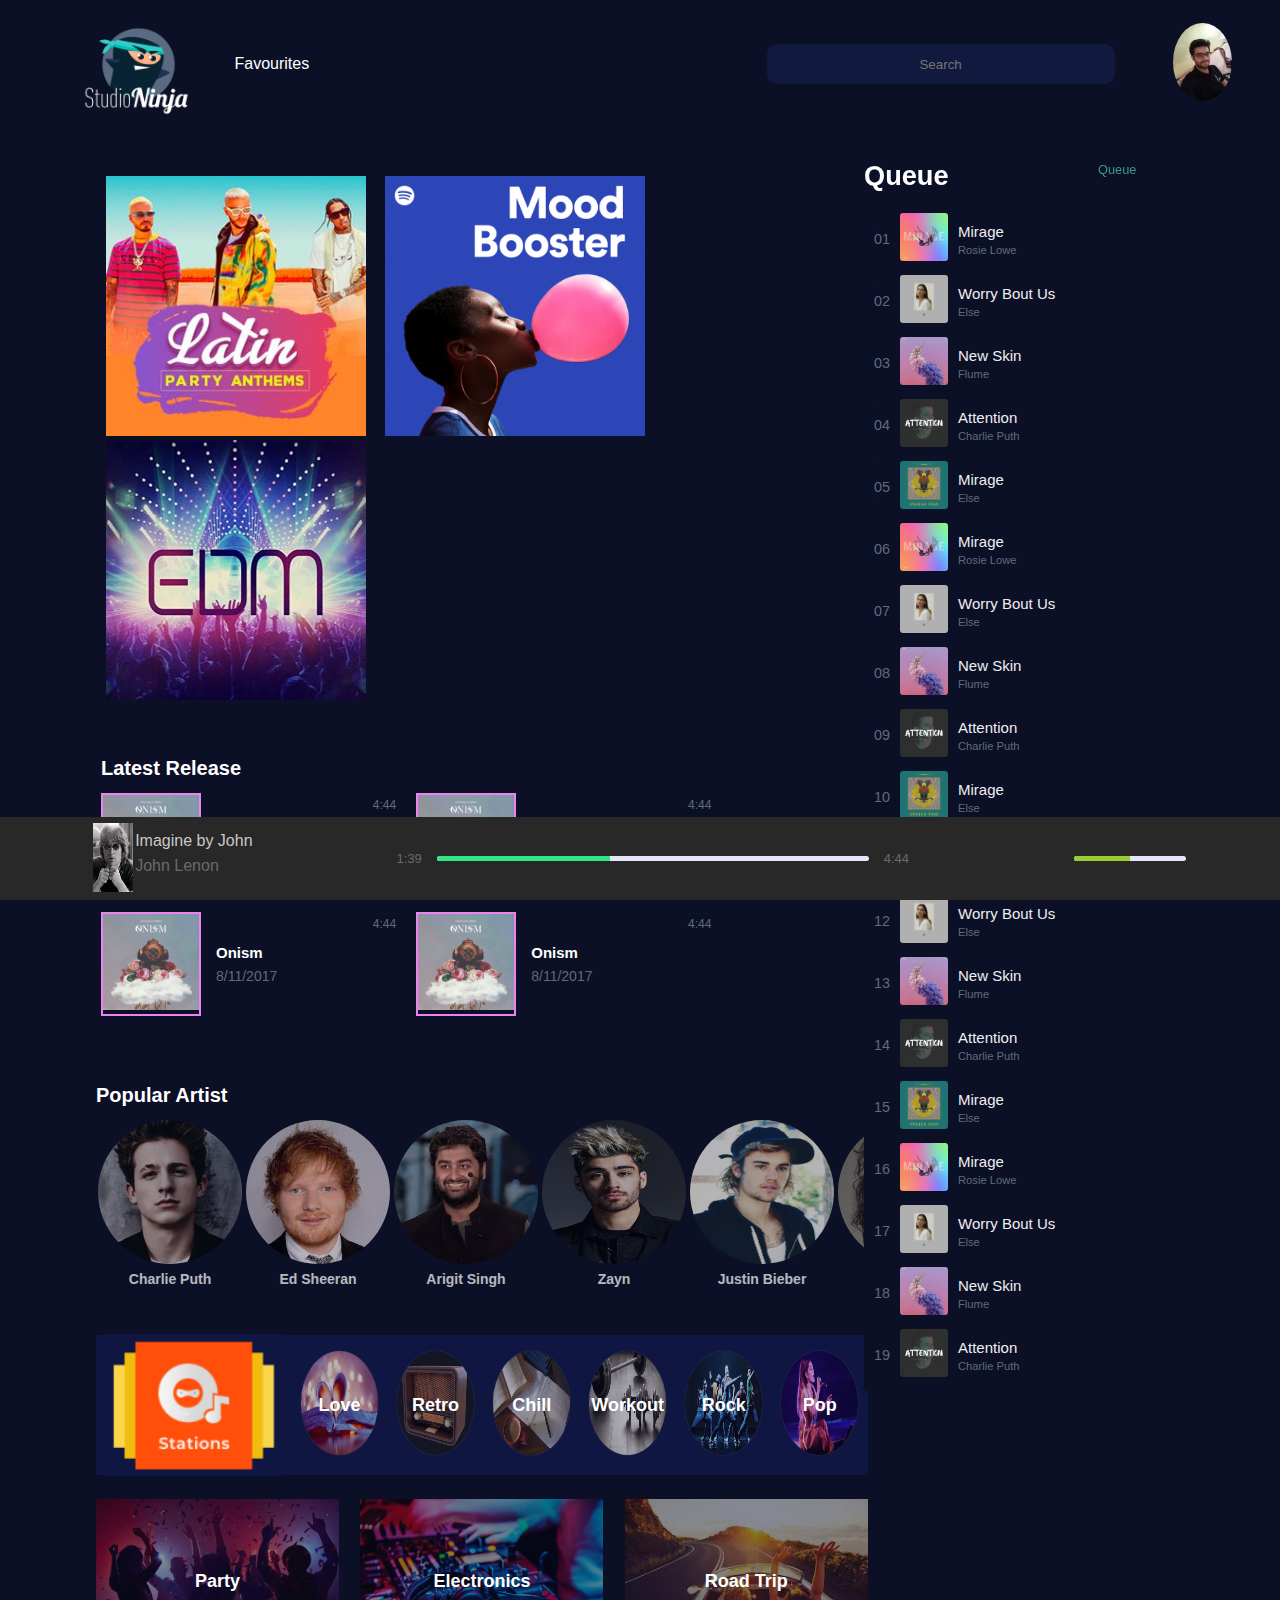
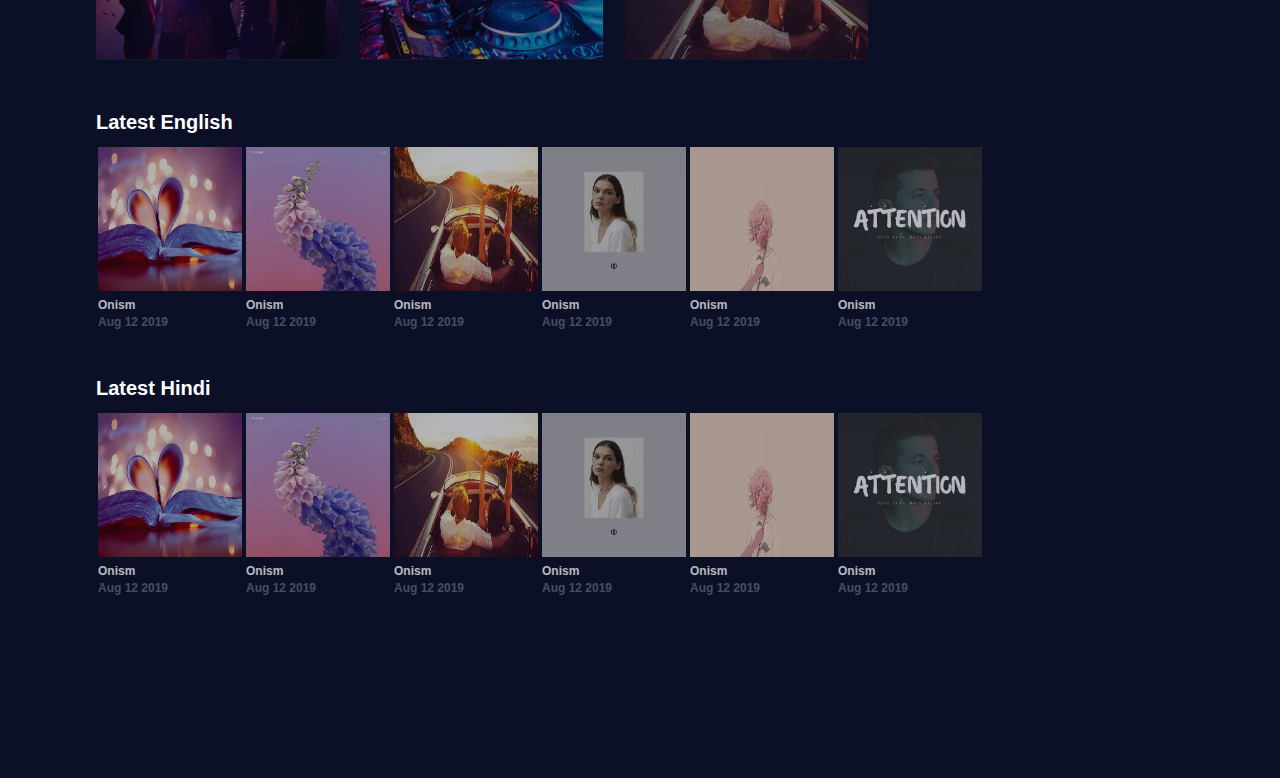
==== index.html @ e9ad5a19 "add files" ====
<!DOCTYPE html>
<html lang="en">

<head>
    <meta charset="UTF-8">
    <meta http-equiv="X-UA-Compatible" content="IE=edge">
    <meta name="viewport" content="width=device-width, initial-scale=1.0">
    <link rel="stylesheet" href="main.css">
    <link rel="stylesheet" href="https://use.fontawesome.com/releases/v5.5.0/css/all.css"
        integrity="sha384-B4dIYHKNBt8Bc12p+WXckhzcICo0wtJAoU8YZTY5qE0Id1GSseTk6S+L3BlXeVIU" crossorigin="anonymous">
    <title>Music Roczs</title>
</head>

<body>
    <header class="navbar">
        <div class="left-header">
            <div class="music_player_logo"><a href="#"><img src="images/SN_003-removebg.png" alt="logo"></a></div>
            <div class="favourites"><a href="#">Favourites</a></div>
        </div>
        <div class="right-header">
            <div class="search-bar">
                <input type="text" name="search" placeholder="Search" />
                <i class="fa fa-search search-ico"></i>
                <i class="fa fa-microphone microphone-ico"></i>
            </div>
            <div class="notifications">
                <i class="fas fa-bell"></i>
            </div>
            <div class="profile"><img src="images/profile_image.jpg" alt=""></div>
        </div>
    </header>
    <div class="main-container">
        <div class="sub-container">
            <div class="banner">
                <div class="banner_img"><a href=""><img src="images/new_banner1.jpg" alt=""></a></div>
                <div class="banner_img"><a href=""><img src="images/new_banner2.jpg" alt=""></a></div>
                <div class="banner_img"><a href=""><img src="images/new_banner3.jpg" alt=""></a></div>
            </div>
            <div class="latest_release">
                <div class="latest_release-header">
                    <span>Latest Release</span>
                </div>
                <div class="latest_release_main_container">

                    <div class="latest_release_card_container">
                        <div class="latest_release_imganddesc_div">
                            <div class="latest_release_card_img"><img src="images/onism.jpg" alt=""></div>
                            <div class="latest_release_card_description">
                                <div class="latest_release_song_name"><span>Onism</span></div>
                                <div class="latest_release_date"><span>8/11/2017</span></div>
                            </div>
                        </div>
                        <div class="latest_release_icondate">
                            <div class="latest_release_dots_icon"><i class="fas fa-ellipsis-h"></i></div>
                            <div class="latest_release_time"><span>4:44</span></div>
                        </div>
                        <div class="latest_release_popup">
                            <div class="latest_release_popup_container"
                                style="display:flex;margin:5px;padding: 5px;background-color: transparent;align-items:center;">
                                <div class="latest_release_popup_icon"
                                    style="background-color: transparent;margin-top: 7px;margin-left: 15px;"><i
                                        class="fas fa-play" style="background-color: transparent;"></i></div>
                                <div class="latest_release_popup_anchor"><a href="#">Play Now</a></div>
                            </div>
                            <div class="latest_release_popup_container"
                                style="display:flex;margin:5px;padding: 5px;background-color: transparent;align-items:center;">
                                <div class="latest_release_popup_icon"
                                    style="background-color: transparent;margin-top: 7px;margin-left: 15px;"><i
                                        class="fas fa-plus" style="background-color: transparent;"></i></div>
                                <div class="latest_release_popup_anchor"><a href="#">Add to queue</a></div>
                            </div>
                            <div class="latest_release_popup_container"
                                style="display:flex;margin:5px;padding: 5px;background-color: transparent;align-items:center;">
                                <div class="latest_release_popup_icon"
                                    style="background-color: transparent;margin-top: 7px;margin-left: 15px;"><i
                                        class="fab fa-gratipay" style="background-color: transparent;"></i></div>
                                <div class="latest_release_popup_anchor"><a href="#">Add to Favourites</a></div>
                            </div>
                            <div class="latest_release_popup_container"
                                style="display:flex;margin:5px;padding: 5px;background-color: transparent;align-items:center;">
                                <div class="latest_release_popup_icon"
                                    style="background-color: transparent;margin-top: 7px;margin-left: 15px;"><i
                                        class="fas fa-info-circle" style="background-color: transparent;"></i></div>
                                <div class="latest_release_popup_anchor"><a href="#"">Get Info</a></div>
                            </div>
                        </div>
                    </div>
                    <div class=" latest_release_card_container">
                                        <div class="latest_release_imganddesc_div">
                                            <div class="latest_release_card_img"><img src="images/onism.jpg" alt=""></div>
                                            <div class="latest_release_card_description">
                                                <div class="latest_release_song_name"><span>Onism</span></div>
                                                <div class="latest_release_date"><span>8/11/2017</span></div>
                                            </div>
                                        </div>
                                        <div class="latest_release_icondate">
                                            <div class="latest_release_dots_icon"><i class="fas fa-ellipsis-h"></i>
                                            </div>
                                            <div class="latest_release_time"><span>4:44</span></div>
                                        </div>
                                        <div class="latest_release_popup">
                                            <div class="latest_release_popup_container"
                                                style="display:flex;margin:5px;padding: 5px;background-color: transparent;align-items:center;">
                                                <div class="latest_release_popup_icon"
                                                    style="background-color: transparent;margin-top: 7px;margin-left: 15px;">
                                                    <i class="fas fa-play" style="background-color: transparent;"></i>
                                                </div>
                                                <div class="latest_release_popup_anchor"><a href="#">Play Now</a></div>
                                            </div>
                                            <div class="latest_release_popup_container"
                                                style="display:flex;margin:5px;padding: 5px;background-color: transparent;align-items:center;">
                                                <div class="latest_release_popup_icon"
                                                    style="background-color: transparent;margin-top: 7px;margin-left: 15px;">
                                                    <i class="fas fa-plus" style="background-color: transparent;"></i>
                                                </div>
                                                <div class="latest_release_popup_anchor"><a href="#">Add to queue</a>
                                                </div>
                                            </div>
                                            <div class="latest_release_popup_container"
                                                style="display:flex;margin:5px;padding: 5px;background-color: transparent;align-items:center;">
                                                <div class="latest_release_popup_icon"
                                                    style="background-color: transparent;margin-top: 7px;margin-left: 15px;">
                                                    <i class="fab fa-gratipay"
                                                        style="background-color: transparent;"></i>
                                                </div>
                                                <div class="latest_release_popup_anchor"><a href="#">Add to
                                                        Favourites</a></div>
                                            </div>
                                            <div class="latest_release_popup_container"
                                                style="display:flex;margin:5px;padding: 5px;background-color: transparent;align-items:center;">
                                                <div class="latest_release_popup_icon"
                                                    style="background-color: transparent;margin-top: 7px;margin-left: 15px;">
                                                    <i class="fas fa-info-circle"
                                                        style="background-color: transparent;"></i>
                                                </div>
                                                <div class="latest_release_popup_anchor"><a href="#"">Get Info</a></div>
                                            </div>
                                        </div>
                                </div>
                                <div class=" latest_release_card_container">
                                    <div class="latest_release_imganddesc_div">
                                        <div class="latest_release_card_img"><img src="images/onism.jpg" alt=""></div>
                                            <div class="latest_release_card_description">
                                                <div class="latest_release_song_name"><span>Onism</span></div>
                                                    <div class="latest_release_date"><span>8/11/2017</span></div>
                                            </div>
                                    </div>
                                    <div class="latest_release_icondate">
                                         <div class="latest_release_dots_icon"><i class="fas fa-ellipsis-h"></i></div>
                                         <div class="latest_release_time"><span>4:44</span></div>
                                    </div>
                                    <div class="latest_release_popup">
                                        <div class="latest_release_popup_container"
                                             style="display:flex;margin:5px;padding: 5px;background-color: transparent;align-items:center;">
                                            <div class="latest_release_popup_icon"
                                                 style="background-color: transparent;margin-top: 7px;margin-left: 15px;">
                                                <i class="fas fa-play" style="background-color: transparent;"></i>
                                            </div>
                                            <div class="latest_release_popup_anchor"><a href="#">Play Now</a></div>
                                        </div>
                                        <div class="latest_release_popup_container"
                                             style="display:flex;margin:5px;padding: 5px;background-color: transparent;align-items:center;">
                                                <div class="latest_release_popup_icon"
                                                                    style="background-color: transparent;margin-top: 7px;margin-left: 15px;">
                                                                    <i class="fas fa-plus"
                                                                        style="background-color: transparent;"></i>
                                                                </div>
                                                                <div class="latest_release_popup_anchor"><a href="#">Add
                                                                        to queue</a></div>
                                                            </div>
                                                            <div class="latest_release_popup_container"
                                                                style="display:flex;margin:5px;padding: 5px;background-color: transparent;align-items:center;">
                                                                <div class="latest_release_popup_icon"
                                                                    style="background-color: transparent;margin-top: 7px;margin-left: 15px;">
                                                                    <i class="fab fa-gratipay"
                                                                        style="background-color: transparent;"></i>
                                                                </div>
                                                                <div class="latest_release_popup_anchor"><a href="#">Add
                                                                        to Favourites</a></div>
                                                            </div>
                                                            <div class="latest_release_popup_container"
                                                                style="display:flex;margin:5px;padding: 5px;background-color: transparent;align-items:center;">
                                                                <div class="latest_release_popup_icon"
                                                                    style="background-color: transparent;margin-top: 7px;margin-left: 15px;">
                                                                    <i class="fas fa-info-circle"
                                                                        style="background-color: transparent;"></i>
                                                                </div>
                                                                <div class="latest_release_popup_anchor"><a href="#"">Get Info</a></div>
                                        </div>
                                    </div>
                                </div>
                                <div class=" latest_release_card_container">
                                                                        <div class="latest_release_imganddesc_div">
                                                                            <div class="latest_release_card_img"><img
                                                                                    src="images/onism.jpg" alt=""></div>
                                                                            <div
                                                                                class="latest_release_card_description">
                                                                                <div class="latest_release_song_name">
                                                                                    <span>Onism</span>
                                                                                </div>
                                                                                <div class="latest_release_date">
                                                                                    <span>8/11/2017</span>
                                                                                </div>
                                                                            </div>
                                                                        </div>
                                                                        <div class="latest_release_icondate">
                                                                            <div class="latest_release_dots_icon"><i
                                                                                    class="fas fa-ellipsis-h"></i></div>
                                                                            <div class="latest_release_time">
                                                                                <span>4:44</span>
                                                                            </div>
                                                                        </div>
                                                                        <div class="latest_release_popup">
                                                                            <div class="latest_release_popup_container"
                                                                                style="display:flex;margin:5px;padding: 5px;background-color: transparent;align-items:center;">
                                                                                <div class="latest_release_popup_icon"
                                                                                    style="background-color: transparent;margin-top: 7px;margin-left: 15px;">
                                                                                    <i class="fas fa-play"
                                                                                        style="background-color: transparent;"></i>
                                                                                </div>
                                                                                <div
                                                                                    class="latest_release_popup_anchor">
                                                                                    <a href="#">Play Now</a>
                                                                                </div>
                                                                            </div>
                                                                            <div class="latest_release_popup_container"
                                                                                style="display:flex;margin:5px;padding: 5px;background-color: transparent;align-items:center;">
                                                                                <div class="latest_release_popup_icon"
                                                                                    style="background-color: transparent;margin-top: 7px;margin-left: 15px;">
                                                                                    <i class="fas fa-plus"
                                                                                        style="background-color: transparent;"></i>
                                                                                </div>
                                                                                <div
                                                                                    class="latest_release_popup_anchor">
                                                                                    <a href="#">Add to queue</a>
                                                                                </div>
                                                                            </div>
                                                                            <div class="latest_release_popup_container"
                                                                                style="display:flex;margin:5px;padding: 5px;background-color: transparent;align-items:center;">
                                                                                <div class="latest_release_popup_icon"
                                                                                    style="background-color: transparent;margin-top: 7px;margin-left: 15px;">
                                                                                    <i class="fab fa-gratipay"
                                                                                        style="background-color: transparent;"></i>
                                                                                </div>
                                                                                <div
                                                                                    class="latest_release_popup_anchor">
                                                                                    <a href="#">Add to Favourites</a>
                                                                                </div>
                                                                            </div>
                                                                            <div class="latest_release_popup_container"
                                                                                style="display:flex;margin:5px;padding: 5px;background-color: transparent;align-items:center;">
                                                                                <div class="latest_release_popup_icon"
                                                                                    style="background-color: transparent;margin-top: 7px;margin-left: 15px;">
                                                                                    <i class="fas fa-info-circle"
                                                                                        style="background-color: transparent;"></i>
                                                                                </div>
                                                                                <div
                                                                                    class="latest_release_popup_anchor">
                                                                                    <a href="#"">Get Info</a></div>
                                        </div>
                                    </div>
                                </div>


                            </div>

                        </div>
                        <div class="popular_artists">
                                                                                        <div
                                                                                            class="latest_release-header">
                                                                                            <span>Popular Artist</span>
                                                                                        </div>
                                                                                        <div
                                                                                            class="popular_artist_main_container">

                                                                                            <div
                                                                                                class="popular_artist_card">
                                                                                                <div class="popular_artist_card_img">
                                                                                                    <img src="images/charlieputh2.jpg"
                                                                                                        alt="">
                                                                                                    <div class="centered_playicon"><a href="artistpage.html"><i class="fas fa-play"></i></a></div>
                                                                                                </div>
                                                                                                <div
                                                                                                    class="popular_artist_card_artist_name">
                                                                                                    <span>Charlie
                                                                                                        Puth</span>
                                                                                                </div>
                                                                                            </div>
                                                                                            <div
                                                                                                class="popular_artist_card">
                                                                                                <div
                                                                                                    class="popular_artist_card_img">
                                                                                                    <img src="images/edshreean.jpg" alt="">
                                                                                                    <div class="centered_playicon"><a href="#"><i class="fas fa-play"></i></a></div>
                                                                                                </div>
                                                                                                <div
                                                                                                    class="popular_artist_card_artist_name">
                                                                                                    <span>Ed
                                                                                                        Sheeran</span>
                                                                                                </div>
                                                                                            </div>
                                                                                            <div
                                                                                                class="popular_artist_card">
                                                                                                <div
                                                                                                    class="popular_artist_card_img">
                                                                                                    <img src="images/arigit.jpg"
                                                                                                        alt="">
                                                                                                    <div class="centered_playicon"><a href="#"><i class="fas fa-play"></i></a></div>
                                                                                                </div>
                                                                                                <div
                                                                                                    class="popular_artist_card_artist_name">
                                                                                                    <span>Arigit
                                                                                                        Singh</span>
                                                                                                </div>
                                                                                            </div>
                                                                                            <div
                                                                                                class="popular_artist_card">
                                                                                                <div
                                                                                                    class="popular_artist_card_img">
                                                                                                    <img src="images/zayn.jpg"
                                                                                                        alt="">
                                                                                                    <div class="centered_playicon"><a href="#"><i class="fas fa-play"></i></a></div>
                                                                                                </div>
                                                                                                <div
                                                                                                    class="popular_artist_card_artist_name">
                                                                                                    <span>Zayn</span>
                                                                                                </div>
                                                                                            </div>
                                                                                            <div
                                                                                                class="popular_artist_card">
                                                                                                <div
                                                                                                    class="popular_artist_card_img">
                                                                                                    <img src="images/justin.webp"
                                                                                                        alt="">
                                                                                                    <div class="centered_playicon"><a href="#"><i class="fas fa-play"></i></a></div>
                                                                                                </div>
                                                                                                <div
                                                                                                    class="popular_artist_card_artist_name">
                                                                                                    <span>Justin
                                                                                                        Bieber</span>
                                                                                                </div>
                                                                                            </div>
                                                                                            <div
                                                                                                class="popular_artist_card">
                                                                                                <div
                                                                                                    class="popular_artist_card_img">
                                                                                                    <img src="images/jubinnautiyal.jpg"
                                                                                                        alt="">
                                                                                                    <div class="centered_playicon"><a href="#"><i class="fas fa-play"></i></a></div> 
                                                                                                </div>
                                                                                                <div
                                                                                                    class="popular_artist_card_artist_name">
                                                                                                    <span>Charlie
                                                                                                        Puth</span>
                                                                                                </div>
                                                                                            </div>

                                                                                        </div>
                                                                                </div>
                                                                                <div class="stations">
                                                                                    <div class="stations_logo"><img
                                                                                            src="images/designforplayer.PNG"
                                                                                            style="height: 142px; margin-top: 5px;"
                                                                                            alt="stations"></div>
                                                                                    <div class="stations_types_img">
                                                                                        <img src="images/love.jpg"
                                                                                            alt="">
                                                                                        <div class="centered_text">Love
                                                                                        </div>
                                                                                    </div>
                                                                                    <div class="stations_types_img">
                                                                                        <img src="images/retro2.jpg"
                                                                                            alt="">
                                                                                        <div class="centered_text">Retro
                                                                                        </div>
                                                                                    </div>
                                                                                    <div class="stations_types_img">
                                                                                        <img src="images/chill.jpg"
                                                                                            alt="">
                                                                                        <div class="centered_text">Chill
                                                                                        </div>
                                                                                    </div>
                                                                                    <div class="stations_types_img">
                                                                                        <img src="images/workout.jpg"
                                                                                            alt="">
                                                                                        <div class="centered_text">
                                                                                            Workout</div>
                                                                                    </div>
                                                                                    <div class="stations_types_img">
                                                                                        <img src="images/rock.jpg"
                                                                                            alt="">
                                                                                        <div class="centered_text">Rock
                                                                                        </div>
                                                                                    </div>
                                                                                    <div class="stations_types_img">
                                                                                        <img src="images/pop2.jpg"
                                                                                            alt="">
                                                                                        <div class="centered_text">Pop
                                                                                        </div>
                                                                                    </div>
                                                                                </div>

                                                                                <div class="party">
                                                                                    <div class="party_img_container">
                                                                                        <img src="images/party.jpg"
                                                                                            alt="">
                                                                                        <div class="centered_text">Party
                                                                                        </div>
                                                                                    </div>
                                                                                    <div class="party_img_container">
                                                                                        <img src="images/electronics2.jpg"
                                                                                            alt="">
                                                                                        <div class="centered_text">
                                                                                            Electronics</div>
                                                                                    </div>
                                                                                    <div class="party_img_container">
                                                                                        <img src="images/roadtrip.jpg"
                                                                                            alt="">
                                                                                        <div class="centered_text">Road
                                                                                            Trip</div>
                                                                                    </div>
                                                                                </div>

                                                                                <div class="latest_english">
                                                                                    <div class="latest_release-header">
                                                                                        <span>Latest English</span>
                                                                                    </div>
                                                                                    <div
                                                                                        class="popular_artist_main_container">

                                                                                        <div
                                                                                            class="popular_artist_card">
                                                                                            <div
                                                                                                class="latest_english_card_img">
                                                                                                <img src="images/love.jpg"
                                                                                                    alt="">
                                                                                            </div>
                                                                                            <div
                                                                                                class="latest_english_card_artist_name">
                                                                                                <span>Onism</span>
                                                                                            </div>
                                                                                            <div
                                                                                                class="latest_english_card_artist_date">
                                                                                                <span>Aug 12 2019</span>
                                                                                            </div>
                                                                                        </div>
                                                                                        <div
                                                                                            class="popular_artist_card">
                                                                                            <div
                                                                                                class="latest_english_card_img">
                                                                                                <img src="images/new_skin.jpg"
                                                                                                    alt="">
                                                                                            </div>
                                                                                            <div
                                                                                                class="latest_english_card_artist_name">
                                                                                                <span>Onism</span>
                                                                                            </div>
                                                                                            <div
                                                                                                class="latest_english_card_artist_date">
                                                                                                <span>Aug 12 2019</span>
                                                                                            </div>
                                                                                        </div>
                                                                                        <div
                                                                                            class="popular_artist_card">
                                                                                            <div
                                                                                                class="latest_english_card_img">
                                                                                                <img src="images/roadtrip.jpg"
                                                                                                    alt="">
                                                                                            </div>
                                                                                            <div
                                                                                                class="latest_english_card_artist_name">
                                                                                                <span>Onism</span>
                                                                                            </div>
                                                                                            <div
                                                                                                class="latest_english_card_artist_date">
                                                                                                <span>Aug 12 2019</span>
                                                                                            </div>
                                                                                        </div>
                                                                                        <div
                                                                                            class="popular_artist_card">
                                                                                            <div
                                                                                                class="latest_english_card_img">
                                                                                                <img src="images/worry_bout_us.jpg"
                                                                                                    alt="">
                                                                                            </div>
                                                                                            <div
                                                                                                class="latest_english_card_artist_name">
                                                                                                <span>Onism</span>
                                                                                            </div>
                                                                                            <div
                                                                                                class="latest_english_card_artist_date">
                                                                                                <span>Aug 12 2019</span>
                                                                                            </div>
                                                                                        </div>
                                                                                        <div
                                                                                            class="popular_artist_card">
                                                                                            <div
                                                                                                class="latest_english_card_img">
                                                                                                <img src="images/mirage2.jpg"
                                                                                                    alt="">
                                                                                            </div>
                                                                                            <div
                                                                                                class="latest_english_card_artist_name">
                                                                                                <span>Onism</span>
                                                                                            </div>
                                                                                            <div
                                                                                                class="latest_english_card_artist_date">
                                                                                                <span>Aug 12 2019</span>
                                                                                            </div>
                                                                                        </div>
                                                                                        <div
                                                                                            class="popular_artist_card">
                                                                                            <div
                                                                                                class="latest_english_card_img">
                                                                                                <img src="images/attention.jpg"
                                                                                                    alt="">
                                                                                            </div>
                                                                                            <div
                                                                                                class="latest_english_card_artist_name">
                                                                                                <span>Onism</span>
                                                                                            </div>
                                                                                            <div
                                                                                                class="latest_english_card_artist_date">
                                                                                                <span>Aug 12 2019</span>
                                                                                            </div>
                                                                                        </div>

                                                                                    </div>


                                                                                </div>

                                                                                <div class="latest_hindi">
                                                                                    <div class="latest_release-header">
                                                                                        <span>Latest Hindi</span>
                                                                                    </div>
                                                                                    <div
                                                                                        class="popular_artist_main_container">

                                                                                        <div
                                                                                            class="popular_artist_card">
                                                                                            <div
                                                                                                class="latest_english_card_img">
                                                                                                <img src="images/love.jpg"
                                                                                                    alt="">
                                                                                            </div>
                                                                                            <div
                                                                                                class="latest_english_card_artist_name">
                                                                                                <span>Onism</span>
                                                                                            </div>
                                                                                            <div
                                                                                                class="latest_english_card_artist_date">
                                                                                                <span>Aug 12 2019</span>
                                                                                            </div>
                                                                                        </div>
                                                                                        <div
                                                                                            class="popular_artist_card">
                                                                                            <div
                                                                                                class="latest_english_card_img">
                                                                                                <img src="images/new_skin.jpg"
                                                                                                    alt="">
                                                                                            </div>
                                                                                            <div
                                                                                                class="latest_english_card_artist_name">
                                                                                                <span>Onism</span>
                                                                                            </div>
                                                                                            <div
                                                                                                class="latest_english_card_artist_date">
                                                                                                <span>Aug 12 2019</span>
                                                                                            </div>
                                                                                        </div>
                                                                                        <div
                                                                                            class="popular_artist_card">
                                                                                            <div
                                                                                                class="latest_english_card_img">
                                                                                                <img src="images/roadtrip.jpg"
                                                                                                    alt="">
                                                                                            </div>
                                                                                            <div
                                                                                                class="latest_english_card_artist_name">
                                                                                                <span>Onism</span>
                                                                                            </div>
                                                                                            <div
                                                                                                class="latest_english_card_artist_date">
                                                                                                <span>Aug 12 2019</span>
                                                                                            </div>
                                                                                        </div>
                                                                                        <div
                                                                                            class="popular_artist_card">
                                                                                            <div
                                                                                                class="latest_english_card_img">
                                                                                                <img src="images/worry_bout_us.jpg"
                                                                                                    alt="">
                                                                                            </div>
                                                                                            <div
                                                                                                class="latest_english_card_artist_name">
                                                                                                <span>Onism</span>
                                                                                            </div>
                                                                                            <div
                                                                                                class="latest_english_card_artist_date">
                                                                                                <span>Aug 12 2019</span>
                                                                                            </div>
                                                                                        </div>
                                                                                        <div
                                                                                            class="popular_artist_card">
                                                                                            <div
                                                                                                class="latest_english_card_img">
                                                                                                <img src="images/mirage2.jpg"
                                                                                                    alt="">
                                                                                            </div>
                                                                                            <div
                                                                                                class="latest_english_card_artist_name">
                                                                                                <span>Onism</span>
                                                                                            </div>
                                                                                            <div
                                                                                                class="latest_english_card_artist_date">
                                                                                                <span>Aug 12 2019</span>
                                                                                            </div>
                                                                                        </div>
                                                                                        <div
                                                                                            class="popular_artist_card">
                                                                                            <div
                                                                                                class="latest_english_card_img">
                                                                                                <img src="images/attention.jpg"
                                                                                                    alt="">
                                                                                            </div>
                                                                                            <div
                                                                                                class="latest_english_card_artist_name">
                                                                                                <span>Onism</span>
                                                                                            </div>
                                                                                            <div
                                                                                                class="latest_english_card_artist_date">
                                                                                                <span>Aug 12 2019</span>
                                                                                            </div>
                                                                                        </div>

                                                                                    </div>
                                                                                </div>


                                                                            </div>
                                                                            <aside class="queue">
                                                                                <div class="queue_header_container" style="display: flex;width:23%;position: fixed;top: 10rem;z-index: 10;">
                                                                                    <div class="queue_header">
                                                                                        <span>Queue</span>
                                                                                    </div>
                                                                                    <div class="queue_dropdown">
                                                                                        <div class="dropdown_header">
                                                                                            <span>Queue</span>
                                                                                        </div>
                                                                                        <div class="dropdown_icon"><i
                                                                                                class="fas fa-chevron-down"></i>
                                                                                        </div>
                                                                                    </div>
                                                                                    <div class="queue_popup">
                                                                                        <a href="#"
                                                                                            style="border-bottom: 1px solid grey; padding-bottom: 7px;">Playlists</a>
                                                                                        <!-- <hr style="color: rgb(184, 182, 182);"> -->
                                                                                        <a href="#">Favourites Songs</a>
                                                                                        <a href="#"></a>
                                                                                    </div>
                                                                                </div>
                                                                                <div class="song_container" style="position: absolute; height: 200vh;width: 90%;margin-top: 2rem;">
                                                                                <div class="song_card_container">
                                                                                    <div
                                                                                        class="song_description_container">
                                                                                        <div class="index">
                                                                                            <span>01</span>
                                                                                        </div>
                                                                                        <div class="card_img"><img
                                                                                                src="images/mirage.jpg"
                                                                                                alt=""></div>
                                                                                        <div class="song_details">
                                                                                            <div class="song_name">
                                                                                                <span>Mirage</span>
                                                                                            </div>
                                                                                            <div class="album_name">
                                                                                                <span>Rosie Lowe</span>
                                                                                            </div>
                                                                                        </div>
                                                                                    </div>
                                                                                    <div class="heart_icon">
                                                                                        <i class="far fa-heart"></i>
                                                                                    </div>
                                                                                </div>
                                                                                <div class="song_card_container">
                                                                                    <div
                                                                                        class="song_description_container">
                                                                                        <div class="index">
                                                                                            <span>02</span>
                                                                                        </div>
                                                                                        <div class="card_img"><img
                                                                                                src="images/worry_bout_us.jpg"
                                                                                                alt=""></div>
                                                                                        <div class="song_details">
                                                                                            <div class="song_name">
                                                                                                <span>Worry Bout
                                                                                                    Us</span>
                                                                                            </div>
                                                                                            <div class="album_name">
                                                                                                <span>Else</span>
                                                                                            </div>
                                                                                        </div>
                                                                                    </div>
                                                                                    <div class="heart_icon">
                                                                                        <i class="far fa-heart"></i>
                                                                                    </div>
                                                                                </div>
                                                                                <div class="song_card_container">
                                                                                    <div
                                                                                        class="song_description_container">
                                                                                        <div class="index">
                                                                                            <span>03</span>
                                                                                        </div>
                                                                                        <div class="card_img"><img
                                                                                                src="images/new_skin.jpg"
                                                                                                alt=""></div>
                                                                                        <div class="song_details">
                                                                                            <div class="song_name">
                                                                                                <span>New Skin</span>
                                                                                            </div>
                                                                                            <div class="album_name">
                                                                                                <span>Flume</span>
                                                                                            </div>
                                                                                        </div>
                                                                                    </div>
                                                                                    <div class="heart_icon">
                                                                                        <i class="far fa-heart"></i>
                                                                                    </div>
                                                                                </div>
                                                                                <div class="song_card_container">
                                                                                    <div
                                                                                        class="song_description_container">
                                                                                        <div class="index">
                                                                                            <span>04</span>
                                                                                        </div>
                                                                                        <div class="card_img"><img
                                                                                                src="images/attention.jpg"
                                                                                                alt=""></div>
                                                                                        <div class="song_details">
                                                                                            <div class="song_name">
                                                                                                <span>Attention</span>
                                                                                            </div>
                                                                                            <div class="album_name">
                                                                                                <span>Charlie
                                                                                                    Puth</span>
                                                                                            </div>
                                                                                        </div>
                                                                                    </div>
                                                                                    <div class="heart_icon">
                                                                                        <i class="far fa-heart"></i>
                                                                                    </div>
                                                                                </div>
                                                                                <div class="song_card_container">
                                                                                    <div
                                                                                        class="song_description_container">
                                                                                        <div class="index">
                                                                                            <span>05</span>
                                                                                        </div>
                                                                                        <div class="card_img"><img
                                                                                                src="images/latinsong.jpg"
                                                                                                alt=""></div>
                                                                                        <div class="song_details">
                                                                                            <div class="song_name">
                                                                                                <span>Mirage</span>
                                                                                            </div>
                                                                                            <div class="album_name">
                                                                                                <span>Else</span>
                                                                                            </div>
                                                                                        </div>
                                                                                    </div>
                                                                                    <div class="heart_icon">
                                                                                        <i class="far fa-heart"></i>
                                                                                    </div>
                                                                                </div>
                                                                                <div class="song_card_container">
                                                                                    <div
                                                                                        class="song_description_container">
                                                                                        <div class="index">
                                                                                            <span>06</span>
                                                                                        </div>
                                                                                        <div class="card_img"><img
                                                                                                src="images/mirage.jpg"
                                                                                                alt=""></div>
                                                                                        <div class="song_details">
                                                                                            <div class="song_name">
                                                                                                <span>Mirage</span>
                                                                                            </div>
                                                                                            <div class="album_name">
                                                                                                <span>Rosie Lowe</span>
                                                                                            </div>
                                                                                        </div>
                                                                                    </div>
                                                                                    <div class="heart_icon">
                                                                                        <i class="far fa-heart"></i>
                                                                                    </div>
                                                                                </div>
                                                                                <div class="song_card_container">
                                                                                    <div
                                                                                        class="song_description_container">
                                                                                        <div class="index">
                                                                                            <span>07</span>
                                                                                        </div>
                                                                                        <div class="card_img"><img
                                                                                                src="images/worry_bout_us.jpg"
                                                                                                alt=""></div>
                                                                                        <div class="song_details">
                                                                                            <div class="song_name">
                                                                                                <span>Worry Bout
                                                                                                    Us</span>
                                                                                            </div>
                                                                                            <div class="album_name">
                                                                                                <span>Else</span>
                                                                                            </div>
                                                                                        </div>
                                                                                    </div>
                                                                                    <div class="heart_icon">
                                                                                        <i class="far fa-heart"></i>
                                                                                    </div>
                                                                                </div>
                                                                                <div class="song_card_container">
                                                                                    <div
                                                                                        class="song_description_container">
                                                                                        <div class="index">
                                                                                            <span>08</span>
                                                                                        </div>
                                                                                        <div class="card_img"><img
                                                                                                src="images/new_skin.jpg"
                                                                                                alt=""></div>
                                                                                        <div class="song_details">
                                                                                            <div class="song_name">
                                                                                                <span>New Skin</span>
                                                                                            </div>
                                                                                            <div class="album_name">
                                                                                                <span>Flume</span>
                                                                                            </div>
                                                                                        </div>
                                                                                    </div>
                                                                                    <div class="heart_icon">
                                                                                        <i class="far fa-heart"></i>
                                                                                    </div>
                                                                                </div>
                                                                                <div class="song_card_container">
                                                                                    <div
                                                                                        class="song_description_container">
                                                                                        <div class="index">
                                                                                            <span>09</span>
                                                                                        </div>
                                                                                        <div class="card_img"><img
                                                                                                src="images/attention.jpg"
                                                                                                alt=""></div>
                                                                                        <div class="song_details">
                                                                                            <div class="song_name">
                                                                                                <span>Attention</span>
                                                                                            </div>
                                                                                            <div class="album_name">
                                                                                                <span>Charlie
                                                                                                    Puth</span>
                                                                                            </div>
                                                                                        </div>
                                                                                    </div>
                                                                                    <div class="heart_icon">
                                                                                        <i class="far fa-heart"></i>
                                                                                    </div>
                                                                                </div>
                                                                                <div class="song_card_container">
                                                                                    <div
                                                                                        class="song_description_container">
                                                                                        <div class="index">
                                                                                            <span>10</span>
                                                                                        </div>
                                                                                        <div class="card_img"><img
                                                                                                src="images/latinsong.jpg"
                                                                                                alt=""></div>
                                                                                        <div class="song_details">
                                                                                            <div class="song_name">
                                                                                                <span>Mirage</span>
                                                                                            </div>
                                                                                            <div class="album_name">
                                                                                                <span>Else</span>
                                                                                            </div>
                                                                                        </div>
                                                                                    </div>
                                                                                    <div class="heart_icon">
                                                                                        <i class="far fa-heart"></i>
                                                                                    </div>
                                                                                </div>
                                                                                <div class="song_card_container">
                                                                                    <div
                                                                                        class="song_description_container">
                                                                                        <div class="index">
                                                                                            <span>11</span>
                                                                                        </div>
                                                                                        <div class="card_img"><img
                                                                                                src="images/mirage.jpg"
                                                                                                alt=""></div>
                                                                                        <div class="song_details">
                                                                                            <div class="song_name">
                                                                                                <span>Mirage</span>
                                                                                            </div>
                                                                                            <div class="album_name">
                                                                                                <span>Rosie Lowe</span>
                                                                                            </div>
                                                                                        </div>
                                                                                    </div>
                                                                                    <div class="heart_icon">
                                                                                        <i class="far fa-heart"></i>
                                                                                    </div>
                                                                                </div>
                                                                                <div class="song_card_container">
                                                                                    <div
                                                                                        class="song_description_container">
                                                                                        <div class="index">
                                                                                            <span>12</span>
                                                                                        </div>
                                                                                        <div class="card_img"><img
                                                                                                src="images/worry_bout_us.jpg"
                                                                                                alt=""></div>
                                                                                        <div class="song_details">
                                                                                            <div class="song_name">
                                                                                                <span>Worry Bout
                                                                                                    Us</span>
                                                                                            </div>
                                                                                            <div class="album_name">
                                                                                                <span>Else</span>
                                                                                            </div>
                                                                                        </div>
                                                                                    </div>
                                                                                    <div class="heart_icon">
                                                                                        <i class="far fa-heart"></i>
                                                                                    </div>
                                                                                </div>
                                                                                <div class="song_card_container">
                                                                                    <div
                                                                                        class="song_description_container">
                                                                                        <div class="index">
                                                                                            <span>13</span>
                                                                                        </div>
                                                                                        <div class="card_img"><img
                                                                                                src="images/new_skin.jpg"
                                                                                                alt=""></div>
                                                                                        <div class="song_details">
                                                                                            <div class="song_name">
                                                                                                <span>New Skin</span>
                                                                                            </div>
                                                                                            <div class="album_name">
                                                                                                <span>Flume</span>
                                                                                            </div>
                                                                                        </div>
                                                                                    </div>
                                                                                    <div class="heart_icon">
                                                                                        <i class="far fa-heart"></i>
                                                                                    </div>
                                                                                </div>
                                                                                <div class="song_card_container">
                                                                                    <div
                                                                                        class="song_description_container">
                                                                                        <div class="index">
                                                                                            <span>14</span>
                                                                                        </div>
                                                                                        <div class="card_img"><img
                                                                                                src="images/attention.jpg"
                                                                                                alt=""></div>
                                                                                        <div class="song_details">
                                                                                            <div class="song_name">
                                                                                                <span>Attention</span>
                                                                                            </div>
                                                                                            <div class="album_name">
                                                                                                <span>Charlie
                                                                                                    Puth</span>
                                                                                            </div>
                                                                                        </div>
                                                                                    </div>
                                                                                    <div class="heart_icon">
                                                                                        <i class="far fa-heart"></i>
                                                                                    </div>
                                                                                </div>
                                                                                <div class="song_card_container">
                                                                                    <div
                                                                                        class="song_description_container">
                                                                                        <div class="index">
                                                                                            <span>15</span>
                                                                                        </div>
                                                                                        <div class="card_img"><img
                                                                                                src="images/latinsong.jpg"
                                                                                                alt=""></div>
                                                                                        <div class="song_details">
                                                                                            <div class="song_name">
                                                                                                <span>Mirage</span>
                                                                                            </div>
                                                                                            <div class="album_name">
                                                                                                <span>Else</span>
                                                                                            </div>
                                                                                        </div>
                                                                                    </div>
                                                                                    <div class="heart_icon">
                                                                                        <i class="far fa-heart"></i>
                                                                                    </div>
                                                                                </div>
                                                                                <div class="song_card_container">
                                                                                    <div
                                                                                        class="song_description_container">
                                                                                        <div class="index">
                                                                                            <span>16</span>
                                                                                        </div>
                                                                                        <div class="card_img"><img
                                                                                                src="images/mirage.jpg"
                                                                                                alt=""></div>
                                                                                        <div class="song_details">
                                                                                            <div class="song_name">
                                                                                                <span>Mirage</span>
                                                                                            </div>
                                                                                            <div class="album_name">
                                                                                                <span>Rosie Lowe</span>
                                                                                            </div>
                                                                                        </div>
                                                                                    </div>
                                                                                    <div class="heart_icon">
                                                                                        <i class="far fa-heart"></i>
                                                                                    </div>
                                                                                </div>
                                                                                <div class="song_card_container">
                                                                                    <div
                                                                                        class="song_description_container">
                                                                                        <div class="index">
                                                                                            <span>17</span>
                                                                                        </div>
                                                                                        <div class="card_img"><img
                                                                                                src="images/worry_bout_us.jpg"
                                                                                                alt=""></div>
                                                                                        <div class="song_details">
                                                                                            <div class="song_name">
                                                                                                <span>Worry Bout
                                                                                                    Us</span>
                                                                                            </div>
                                                                                            <div class="album_name">
                                                                                                <span>Else</span>
                                                                                            </div>
                                                                                        </div>
                                                                                    </div>
                                                                                    <div class="heart_icon">
                                                                                        <i class="far fa-heart"></i>
                                                                                    </div>
                                                                                </div>
                                                                                <div class="song_card_container">
                                                                                    <div
                                                                                        class="song_description_container">
                                                                                        <div class="index">
                                                                                            <span>18</span>
                                                                                        </div>
                                                                                        <div class="card_img"><img
                                                                                                src="images/new_skin.jpg"
                                                                                                alt=""></div>
                                                                                        <div class="song_details">
                                                                                            <div class="song_name">
                                                                                                <span>New Skin</span>
                                                                                            </div>
                                                                                            <div class="album_name">
                                                                                                <span>Flume</span>
                                                                                            </div>
                                                                                        </div>
                                                                                    </div>
                                                                                    <div class="heart_icon">
                                                                                        <i class="far fa-heart"></i>
                                                                                    </div>
                                                                                </div>
                                                                                <div class="song_card_container">
                                                                                    <div
                                                                                        class="song_description_container">
                                                                                        <div class="index">
                                                                                            <span>19</span>
                                                                                        </div>
                                                                                        <div class="card_img"><img
                                                                                                src="images/attention.jpg"
                                                                                                alt=""></div>
                                                                                        <div class="song_details">
                                                                                            <div class="song_name">
                                                                                                <span>Attention</span>
                                                                                            </div>
                                                                                            <div class="album_name">
                                                                                                <span>Charlie
                                                                                                    Puth</span>
                                                                                            </div>
                                                                                        </div>
                                                                                    </div>
                                                                                    <div class="heart_icon">
                                                                                        <i class="far fa-heart"></i>
                                                                                    </div>
                                                                                </div>
                                                                                <div class="song_card_container">
                                                                                    <div
                                                                                        class="song_description_container">
                                                                                        <div class="index">
                                                                                            <span>20</span>
                                                                                        </div>
                                                                                        <div class="card_img"><img
                                                                                                src="images/latinsong.jpg"
                                                                                                alt=""></div>
                                                                                        <div class="song_details">
                                                                                            <div class="song_name">
                                                                                                <span>Mirage</span>
                                                                                            </div>
                                                                                            <div class="album_name">
                                                                                                <span>Else</span>
                                                                                            </div>
                                                                                        </div>
                                                                                    </div>
                                                                                    <div class="heart_icon">
                                                                                        <i class="far fa-heart"></i>
                                                                                    </div>
                                                                                </div>
                                                                                <div class="song_card_container">
                                                                                    <div
                                                                                        class="song_description_container">
                                                                                        <div class="index">
                                                                                            <span>21</span>
                                                                                        </div>
                                                                                        <div class="card_img"><img
                                                                                                src="images/mirage.jpg"
                                                                                                alt=""></div>
                                                                                        <div class="song_details">
                                                                                            <div class="song_name">
                                                                                                <span>Mirage</span>
                                                                                            </div>
                                                                                            <div class="album_name">
                                                                                                <span>Rosie Lowe</span>
                                                                                            </div>
                                                                                        </div>
                                                                                    </div>
                                                                                    <div class="heart_icon">
                                                                                        <i class="far fa-heart"></i>
                                                                                    </div>
                                                                                </div>
                                                                                <div class="song_card_container">
                                                                                    <div class="song_description_container">
                                                                                        <div class="index">
                                                                                            <span>22</span>
                                                                                        </div>
                                                                                        <div class="card_img"><img
                                                                                                src="images/worry_bout_us.jpg"
                                                                                                alt=""></div>
                                                                                        <div class="song_details">
                                                                                            <div class="song_name">
                                                                                                <span>Worry Bout
                                                                                                    Us</span>
                                                                                            </div>
                                                                                            <div class="album_name">
                                                                                                <span>Else</span>
                                                                                            </div>
                                                                                        </div>
                                                                                    </div>
                                                                                    <div class="heart_icon">
                                                                                        <i class="far fa-heart"></i>
                                                                                    </div>
                                                                                </div>
                                                                                <div class="song_card_container">
                                                                                    <div
                                                                                        class="song_description_container">
                                                                                        <div class="index">
                                                                                            <span>23</span>
                                                                                        </div>
                                                                                        <div class="card_img"><img
                                                                                                src="images/new_skin.jpg"
                                                                                                alt=""></div>
                                                                                        <div class="song_details">
                                                                                            <div class="song_name">
                                                                                                <span>New Skin</span>
                                                                                            </div>
                                                                                            <div class="album_name">
                                                                                                <span>Flume</span>
                                                                                            </div>
                                                                                        </div>
                                                                                    </div>
                                                                                    <div class="heart_icon">
                                                                                        <i class="far fa-heart"></i>
                                                                                    </div>
                                                                                </div>
                                                                                <div class="song_card_container">
                                                                                    <div class="song_description_container">
                                                                                        <div class="index">
                                                                                            <span>24</span>
                                                                                        </div>
                                                                                        <div class="card_img"><img
                                                                                                src="images/attention.jpg"
                                                                                                alt=""></div>
                                                                                        <div class="song_details">
                                                                                            <div class="song_name">
                                                                                                <span>Attention</span>
                                                                                            </div>
                                                                                            <div class="album_name">
                                                                                                <span>Charlie
                                                                                                    Puth</span>
                                                                                            </div>
                                                                                        </div>
                                                                                    </div>
                                                                                    <div class="heart_icon">
                                                                                        <i class="far fa-heart"></i>
                                                                                    </div>
                                                                                </div>
                                                                                <div class="song_card_container">
                                                                                    <div
                                                                                        class="song_description_container">
                                                                                        <div class="index">
                                                                                            <span>25</span>
                                                                                        </div>
                                                                                        <div class="card_img"><img
                                                                                                src="images/latinsong.jpg"
                                                                                                alt=""></div>
                                                                                        <div class="song_details">
                                                                                            <div class="song_name">
                                                                                                <span>Mirage</span>
                                                                                            </div>
                                                                                            <div class="album_name">
                                                                                                <span>Else</span>
                                                                                            </div>
                                                                                        </div>
                                                                                    </div>
                                                                                    <div class="heart_icon">
                                                                                        <i class="far fa-heart"></i>
                                                                                    </div>
                                                                                </div>
                                                                                </div>
                                                                            </aside>

                                                                        </div>

        <footer class="music_player" >

                <div class="albumname_container" >
                    <div class="albumname_img">
                        <img src="images/john_menan.jpg" alt="">
                    </div>
                    <div class="albumname_song_artist">
                        <div class="albumname_song" style="margin-bottom: 7px;"><span>Imagine by John</span></div>
                        <div class="albumname_artist">John Lenon</div>
                    </div>
                    <div class="albumname_heart_icon" style="margin-top: 15px;"><i class="far fa-heart"></i></div>
                    <div class="albumname_ban_icon" style="margin-top: 15px;"><i class="fas fa-ban"></i></div>
                </div>

                <div class="playpause_container" >
                    <div class="playpause_icons" style="background-color: #282828;">
                        <div class="shuffle_icon"><i class="fas fa-random"></i></div>
                        <div class="go_back_icon"><i class="fas fa-step-backward"></i></div>
                        <div class="play_pause_icon"><i class="far fa-pause-circle"></i></div>
                        <div class="go_next_icon"><i class="fas fa-step-forward"></i></div>
                        <div class="repeat_icon" style="background-color: #282828;"><i class="fas fa-redo-alt"></i></div>
                    </div>
                    <div class="playpause_playbar" >
                        <div class="start_time" style="font-size: 13px;">1:39</div>
                        <div class="playbar"><div class="playbar_color"><div class="ball"></div></div></div>
                        <div class="end_time" style="font-size: 13px;">4:44</div>
                    </div>

                </div>

                <div class="audiovideo_container" >
                    <div class="favourite_play_icon"><i class="fas fa-stream"></i></div>
                    <div class="sound_setting_icon" style="background-color: #282828;"><i class="fas fa-laptop"></i></div>
                    <div class="volume_icon" style="background-color: #282828;"><i class="fas fa-volume-up"></i></div>
                    <div class="sound_volume_bar_icon"><div class="sound_volume_bar_icon_color"></div></div>
                    <div class="expandpage_icon" style="background-color: #282828 !important;"><i class="fas fa-expand"></i></div>
                </div>

        </footer>
</body>

</html>
---- main.css ----
* {
  margin: 0;
  font-family: "Roboto", sans-serif;
  transition-duration: 0.5s;
}
body {
  background-color: #0c1027;
}

/*************** Header section ********************/
.navbar {
  max-width: 95%;
  height: 8rem;
  /* position: fixed; */
  /* background-color: aqua; */
  margin: 0px auto;
  display: flex;
  justify-content: space-between;
  position: sticky;
  top: 0;
  z-index: 100;
  overflow: hidden;
  background-color: #0c1027;
}
.music_player_logo img {
  max-width: 136px;
  height: 116px;
  margin: 13px;
  display: inline-block;
  background-size: cover;
}
.music_player_logo img:hover {
  -webkit-animation: spin 4s linear infinite;
  -moz-animation: spin 4s linear infinite;
  animation: spin 4s linear infinite;
}
@-moz-keyframes spin {
  100% {
    -moz-transform: rotate(360deg);
  }
}
@-webkit-keyframes spin {
  100% {
    -webkit-transform: rotate(360deg);
  }
}
@keyframes spin {
  100% {
    -webkit-transform: rotate(360deg);
    transform: rotate(360deg);
  }
}

.favourites {
  display: flex;
  justify-content: center;
  align-items: center;
  width: 20%;
}
.favourites a {
  text-decoration: none;
  color: white;
  background: transparent;
}
.notifications {
  color: white;
  font-size: 1.5rem;
}
.left-header {
  display: flex;
  width: 25%;
  justify-content: space-evenly;
}
.right-header {
  display: flex;
  width: 40%;
  justify-content: space-between;
  align-items: center;
}

.profile img {
  border-radius: 50%;
  width: 3.7rem;
  margin-right: 1rem;
  background-size: contain;
}

/* .search input{
    background-color: #12193e;
    width: 18rem;
    padding: 7px;
    border: none;
    text-decoration: none;
} */
.notifications {
  margin-left: 4rem;
}
.notifications:hover {
  /* width: 2rem; */
  animation: bellshake 0.5s cubic-bezier(0.36, 0.07, 0.19, 0.97) both;
  backface-visibility: hidden;
  transform-origin: top right;
}
@keyframes bellshake {
  0% {
    transform: rotate(0);
  }
  15% {
    transform: rotate(5deg);
  }
  30% {
    transform: rotate(-5deg);
  }
  45% {
    transform: rotate(4deg);
  }
  60% {
    transform: rotate(-4deg);
  }
  75% {
    transform: rotate(2deg);
  }
  85% {
    transform: rotate(-2deg);
  }
  92% {
    transform: rotate(1deg);
  }
  100% {
    transform: rotate(0);
  }
}

input:focus,
select:focus,
textarea:focus,
button:focus {
  outline: none;
  color: white;
}
.search-bar {
  width: 18rem;
  position: relative;
}

.search-bar input {
  width: 18rem;
  height: 40px;
  text-align: center;
  border: none;
  border-radius: 10px;
  outline: none;
  padding: 0 30px;
  background-color: #12193e;
  margin-left: 5px;
}

.search-ico {
  position: absolute;
  left: 14px;
  top: 12px;
  color: #c7c8d0;
  background-color: transparent;
}

.microphone-ico {
  position: absolute;
  left: 330px;
  top: 12px;
  color: #c7c8d0;
  background-color: transparent;
}
.favourites a:hover {
  font-size: 1.1rem;
  color: rgb(121, 121, 206);
}

/*************************** Aside section(Queue) ***************************/
.queue {
  display: flex;
  position: fixed;
  /* top: 14%; */
  right: 6rem;
  width: 25%;
  height: 135vh;
  background-color: #0c1027;
  margin-top: 3rem;
  overflow: scroll;
  text-decoration: none;
  /* scrollbar-width: none;  */
}
.queue::-webkit-scrollbar {
  display: none; /* Safari and Chrome */
}
/** Queue header Container  **/
.queue_header_container {
  display: flex;
  justify-content: space-between;
  margin-bottom: 2rem;
  position: relative;
}

.queue_popup {
  display: none;
  position: absolute;
  right: 0;
  top: 1.5rem;
  background-color: #f1f1f1;
  min-width: 160px;
  box-shadow: 0px 8px 16px 0px rgba(0, 0, 0, 0.2);
  z-index: 1;
  box-shadow: 0px 0px 1px 1px grey;
}

.queue_popup a {
  text-decoration: none;
  background-color: white;
  display: block;
  text-align: justify;
  padding-top: 10px;
  color: rgb(77, 77, 77);
  font-weight: bold;
  font-size: 0.85rem;
  padding-left: 14px;
  transition: all 0.5s ease;

  /* border-bottom: 1px solid black; */
}

.queue_header_container a:hover {
  background-color: #ddd;
}

.queue_header_container:hover .queue_popup {
  display: block;
}

.queue_dropdown {
  display: flex;
  color: #38998b;
  justify-content: center;
  align-items: baseline;
}

.queue_header {
  color: white;
  font-size: 1.7rem;
  font-weight: 600;
}
.dropdown_icon {
  font-size: 10px;
  margin-left: 22px;
}
.dropdown_header span {
  font-size: 0.8rem;
}

/** Song Card Container **/
.song_card_container {
  display: flex;
  justify-content: space-between;
  align-items: center;
  overflow-x: scroll;
}
.song_card_container::-webkit-scrollbar {
  display: none; /* Safari and Chrome */
}
.song_description_container {
  width: 70%;
  display: flex;
  justify-content: flex-start;
  align-items: center;
  margin: 5px;
  /* border: 2px solid red; */
}
.card_img img {
  width: 3rem;
  border-radius: 3px;
  margin: 0px 10px;
}
.index {
  color: #5d6c7b;
  font-size: 0.9rem;
  margin-left: 5px;
}
.heart_icon {
  color: #5d6c7b;
  font-size: 1.2rem;
}
.song_name {
  color: #eeeff0;
  font-size: 15px;
}
.album_name {
  color: #5d6c7b;
  font-size: 0.7rem;
  margin-top: 4px;
}

/************************** Main Container section ****************************/
.main-container {
  /* background-color: blueviolet; */
  width: 90%;
  margin-right: 2rem;
  height: 250vh;
  display: flex;
  justify-content: flex-start;
  /* align-items: center; */
}
.sub-container {
  /* background-color: chocolate; */
  width: 67%;
  height: 100vh;
  margin-left: 6rem;
  margin-top: 3rem;
}

/** Sub-container Banner **/
.banner {
  display: flex;
  /* background:transparent; */
  flex-wrap: wrap;
  /* justify-content: space-between; */
  width: 94%;
  /* background-color: violet; */
}
.banner_img img {
  width: 260px;
  margin: 0rem 0.6rem;
  /* margin-top: 2rem; */
}
.banner_img img:hover {
  transform: scale(1.2);
  transition: all 0.5s ease alternate;
}

/**** Latest Release Section ****/
.latest_release {
  width: 85%;
  padding: 5px;
  /* border: 2px solid red; */
}
.latest_release-header {
  font-size: 20px;
  font-weight: 600;
  color: white;
  margin-top: 3rem;
  margin-bottom: 0.8rem;
}
.latest_release_main_container {
  display: flex;
  flex-wrap: wrap;
  /* border: 2px solid fuchsia; */
}
.latest_release_card_container {
  display: flex;
  width: 45%;
  justify-content: space-between;
  /* align-items: center; */
  /* border: 2px solid blue; */
  margin-right: 20px;
  margin-bottom: 15px;
  position: relative;
}
.latest_release_popup {
  position: absolute;
  display: none;
  right: 0;
  top: 1.5rem;
  background-color: #f1f1f1;
  min-width: 200px;
  box-shadow: 0px 8px 16px 0px rgba(0, 0, 0, 0.2);
  z-index: 1;
  box-shadow: 0px 0px 1px 1px grey;
}
.latest_release_popup a,
.latest_release_popup > i {
  text-decoration: none;
  background-color: white;
  display: block;
  text-align: justify;
  padding-top: 10px;
  color: rgb(77, 77, 77);
  font-weight: bold;
  font-size: 0.85rem;
  padding-left: 14px;
  transition: all 0.5s ease;
}

.latest_release_card_container a:hover {
  background-color: #ddd;
}

.latest_release_card_container:hover .latest_release_popup {
  display: block;
}

.latest_release_card_img {
  border: 2px solid violet;
  width: 6rem;
}
.latest_release_card_img img {
  width: 100%;
}
.latest_release_imganddesc_div {
  display: flex;
  width: 66%;
  justify-content: flex-start;
  /* border: 2px solid darkgoldenrod; */
}
.latest_release_card_description {
  /* border: 2px solid green; */
  display: flex;
  flex-direction: column;
  justify-content: center;
  /* align-items: center; */
  margin-left: 15px;
  color: white;
}
.latest_release_song_name {
  margin-bottom: 7px;
  font-size: 15px;
  font-weight: 600;
}
.latest_release_date {
  font-size: 14px;
  color: #5d6c7b;
}
.latest_release_icondate {
  color: #5d6c7b;
  display: flex;
  flex-direction: column;
  align-items: center;
}
.latest_release_dots_icon {
  margin-bottom: 5px;
}
.latest_release_time {
  font-size: 12px;
}

/**** Popular Artist Section ****/

.popular_artist_main_container {
  /* width: 100rem; */
  /* border: 2px solid blue; */
  /* overflow-y: scroll; */
  /* overflow-x: auto; */
  display: flex;
  justify-content: space-around;
}
.popular_artist_card_img {
  position: relative;
}
.centered_playicon {
  display: none;
  position: absolute;
  top: 50%;
  left: 50%;
  transform: translate(-50%, -50%);
  font-size: 18px;
}
.centered_playicon a i {
  text-decoration: none;
  color: white;
  /* transition: all .8s ease-in-out; */
}

.popular_artist_card_img:hover .centered_playicon {
  display: block;
}
.popular_artist_card_img:hover {
  transform: scale(1.06);
}
.popular_artist_card_img {
  overflow: hidden;
}

.popular_artist_card_img img {
  width: 9rem;
  height: 9rem;
  border-radius: 50%;
  background-size: cover;
  /* background-position: top; */
  cursor: pointer;
  /* bottom: 0;
    content: "";
    left: 0;
    right: 0;
    text-indent: 100%;
    top: 0;
    white-space: nowrap; */
}
.popular_artist_card {
  display: inline-block;
  /* border: 2px solid red; */
  margin: 0px 2px;
  opacity: 0.7;
  /* width: 10%; */
}
.popular_artist_card_artist_name {
  color: white;
  font-size: 14px;
  text-align: center;
  margin-top: 0.2rem;
  font-weight: bold;
}
/**** Stations section ****/
.stations {
  display: flex;
  position: relative;
  /* width: 90rem; */
  height: 140px;
  /* padding: 0.5rem; */
  background-color: #101642;
  border: chartreuse;
  margin-top: 3rem;
  justify-content: space-around;
  align-items: center;
}
.stations_types_img {
  position: relative;
  width: 10%;
  background-color: transparent;
  /* border: 2px solid turquoise; */
}
.stations_types_img img {
  width: 100%;
  height: 6.5rem;
  border-radius: 50%;
  background-size: cover;
  opacity: 0.7;
  box-shadow: 0px 0px 1px 0px grey;
}
.centered_text {
  position: absolute;
  top: 50%;
  left: 50%;
  transform: translate(-50%, -50%);
  font-size: 18px;
  background-color: transparent;
  color: rgb(255, 255, 255);
  font-weight: bolder;
  /* opacity: 0.5; */
}

/**** Party Section ****/
.party {
  display: flex;
  justify-content: space-between;
  /* border: 2px solid blueviolet; */
  margin-top: 1.5rem;
  /* height: 5 rem !important; */
}
.party_img_container {
  position: relative;
  width: 31.5%;
  background-color: transparent;
  overflow: hidden;
  /* border: 2px solid red; */
}
.party_img_container img {
  width: 100%;
  height: 10rem;
  /* border-radius: 50%; */
  background-size: cover;
  opacity: 0.5;
  box-shadow: 0px 0px 1px 0px grey;
}
.party_img_container img:hover {
  transform: scale(1.2);
}

/* Latest English */
.latest_english_card_img img {
  width: 9rem;
  height: 9rem;
  /* border-radius: 50%; */
  background-size: cover;
}
.latest_english_card_artist_name {
  color: white;
  font-size: 12px;
  /* text-align: center; */
  margin-top: 0.2rem;
  font-weight: bold;
}
.latest_english_card_artist_date {
  color: #5d6c7b;
  font-size: 12px;
  margin-top: 3px;
  font-weight: bold;
}

/**** Music Player section ****/
.music_player {
  width: 100%;
  position: fixed;
  bottom: 0;
  height: 5.2rem;
  background-color: #282828;
  display: flex;
  justify-content: space-around;
  /* border: 2px solid red; */
  /* background-color: #282828; */
  /* color: white; */
}
.albumname_img {
  width: 20%;
  background-color: #282828;
  height: 4.3rem;
  /* border: 2px solid blue; */
}
.albumname_img img {
  width: 90%;
  margin: 0.4rem 1rem;
  height: inherit;
}

.albumname_container {
  display: flex;
  width: 17%;
  justify-content: space-around;
  /* align-items: center; */
  color: #c8c8c8;
  background-color: #282828;
  overflow: hidden;
}
.albumname_song_artist {
  margin: 15px 0px;
  background-color: #282828;
}
.playpause_container {
  display: flex;
  flex-direction: column;
  justify-content: center;
  align-items: center;
  width: 35%;
  color: #ababab;
  background-color: #282828;
  /* border: 2px solid green; */
}
.playpause_icons {
  display: flex;
  width: 55%;
  justify-content: space-around;
  align-items: center;
  font-size: 1.2rem;
  /* border: 2px solid yellow; */
}

.audiovideo_container {
  display: flex;
  width: 15%;
  justify-content: space-around;
  align-items: center;
  color: #c8c8c8;
  background-color: #282828;
  /* border: 2px solid khaki; */
}
.playpause_playbar {
  display: flex;
  color: #6a6a6a;
  justify-content: center;
  align-items: center;
  position: relative;
}
.play_pause_icon i {
  font-size: 2.7rem !important;
}
.albumname_artist {
  color: #6a6a6a;
}

.sound_volume_bar_icon {
  /* position: relative; */
  /* border: 2px solid aqua; */
  width: 7rem;
  background-color: lavender;
  height: 0.3rem;
  border-radius: 10px;
  overflow: hidden;
}
.sound_volume_bar_icon_color {
  /* position: absolute; */
  /* left: 0; */
  width: 50%;
  background-color: yellowgreen;
  height: inherit;
  /* border: 2px solid darkmagenta; */
  /* z-index: 100; */
}
.playbar {
  width: 27rem;
  background-color: lavender;
  height: 0.3rem;
  border-radius: 10px;
  overflow: hidden;
  margin: 8px 15px;
  /* position: relative; */
}
.playbar_color {
  width: 40%;
  background-color: #34e585;
  height: inherit;
  /* border: 2px solid darkmagenta; */
  /* z-index: 100; */
}

.ball {
  display: none;
  position: absolute;
  /* margin-bottom: 5px; */
  left: 13rem;
  bottom: 2px;
  /* right: 5px; */
  border-radius: 50%;
  background-color: #34e585;
  width: 18px;
  height: 18px;
  z-index: 30;
  /* border: 2px solid hotpink; */
}

.playpause_playbar:hover .ball {
  display: block;
}

/******************* Responsiveness website section *********************/

@media only screen and (max-width: 1100px) {
  .navbar {
    justify-content: flex-start;
  }
  .queue {
    right: 0;
  }
  .search-bar input {
    width: 10rem;
  }
  .microphone-ico {
    left: 208px;
  }
  .right-header {
    justify-content: flex-start;
    align-items: center;
  }
  .left-header {
    justify-content: flex-start;
  }
}
@media only screen and (max-width: 1100px) {
  .popular_artist_main_container {
    /* flex-direction: column; */
    flex-wrap: wrap;
    width: 30rem;
  }
  .stations {
    /* flex-direction: column; */
    position: relative;
    flex-wrap: wrap;
    /* top: 10rem; */
    height: auto;
    width: 23rem;
  }
  
  .party {
    flex-direction: column;
    flex-wrap: wrap;
    margin:2rem 0rem;
    width: 25rem;
  }
  .party_img_container {
    width: 100%;
  }
  .song_description_container {
    width: 100%;
  }
  .song_card_container::-webkit-scrollbar {
    display: none; /* Safari and Chrome */
  }
  .card_img img {
    width: 2rem;
  }
  .index {
    font-size: 0.7rem;
  }
  .song_name {
    font-size: 12px;
  }
  .heart_icon {
    font-size: 1rem;
  }
  .banner {
    /* flex-direction: column; */
    flex-wrap: wrap;
    /* border: 2px solid blue; */
  }
  .banner_img img {
    margin: 0.4rem 0rem;
    width: 240px;
  }
  .music_player_logo img {
    width: 90px;
    height: 90px;
  }
  .favourites {
    font-size: 11px;
  }
  .search-bar input {
    width: 4rem;
  }
  .right-header {
    /* border: 2px solid greenyellow; */
    margin-left: 35px;
  }
  .microphone-ico {
    left: 105px;
  }
  .notifications {
    font-size: 1.2rem;
    margin-right: 1rem;
  }
  .latest_release_card_img {
    /* border: 2px solid violet; */
    width: 10rem;
  }

  .latest_release_card_container {
      width: 80%;
  }
  .stations_types_img {
    width: 70%;
    
  }
  .sub-container{
    margin-left: 1.5rem;
  }
  .audiovideo_container {
    font-size: 0.7rem;
  }
  .playbar{
    width: 10rem !important;
  }
  .albumname_container {
    width: 30%;
    overflow: hidden;
  }
  .albumname_img img {
    margin:0rem;
  }
  .playpause_icons {
    width: 70%;
    font-size: 0.8rem;
  }
  .sound_volume_bar_icon {
    width: 3rem !important;
  }
.albumname_img {
  width: 30%;
}
.albumname_img img {
  margin: 0px;
}
.albumname_song_artist{
  font-size: 13px;
}

}

@media only screen and (max-width: 572px) {
  .popular_artist_main_container {
    /* flex-direction: column; */
    flex-wrap: wrap;
    width: 20rem;
  }
  .stations {
    flex-direction: column;
    position: relative;
    flex-wrap: wrap;
    /* top: 10rem; */
    height: auto;
    width: 13rem;
  }
  .party {
    flex-direction: column;
    flex-wrap: wrap;
    margin: 10px 0px;
    width: 15rem;
  }
  .party_img_container {
    width: 100%;
  }
  .song_description_container {
    width: 100%;
  }
  .song_card_container::-webkit-scrollbar {
    display: none; /* Safari and Chrome */
  }
  .card_img img {
    width: 2rem;
  }
  .index {
    font-size: 0.7rem;
  }
  .song_name {
    font-size: 12px;
  }
  .heart_icon {
    font-size: 1rem;
  }
  .banner {
    flex-direction: column;

  }
  .banner_img img {
    margin: 0.4rem 0rem;
    width: 200px;
  }
  .music_player_logo img {
    width: 90px;
    height: 90px;
  }
  .favourites {
    font-size: 11px;
  }
  .search-bar input {
    width: 4rem;
  }
  .right-header {
    border: 2px solid greenyellow;
    margin-left: 35px;
  }
  .microphone-ico {
    left: 105px;
  }
  .notifications {
    font-size: 1.2rem;
    margin-right: 1rem;
  }
  .latest_release_card_img {
    border: 2px solid violet;
    width: 10rem;
  }

  .latest_release_card_container {
      width: 80%;
  }
  .stations_types_img {
    width: 70%;
    
  }
  .sub-container{
    margin-left: 1.5rem;
  }
.sound_volume_bar_icon {
  width: 1rem !important;
}
.playbar{
  width: 7rem !important;
}




}
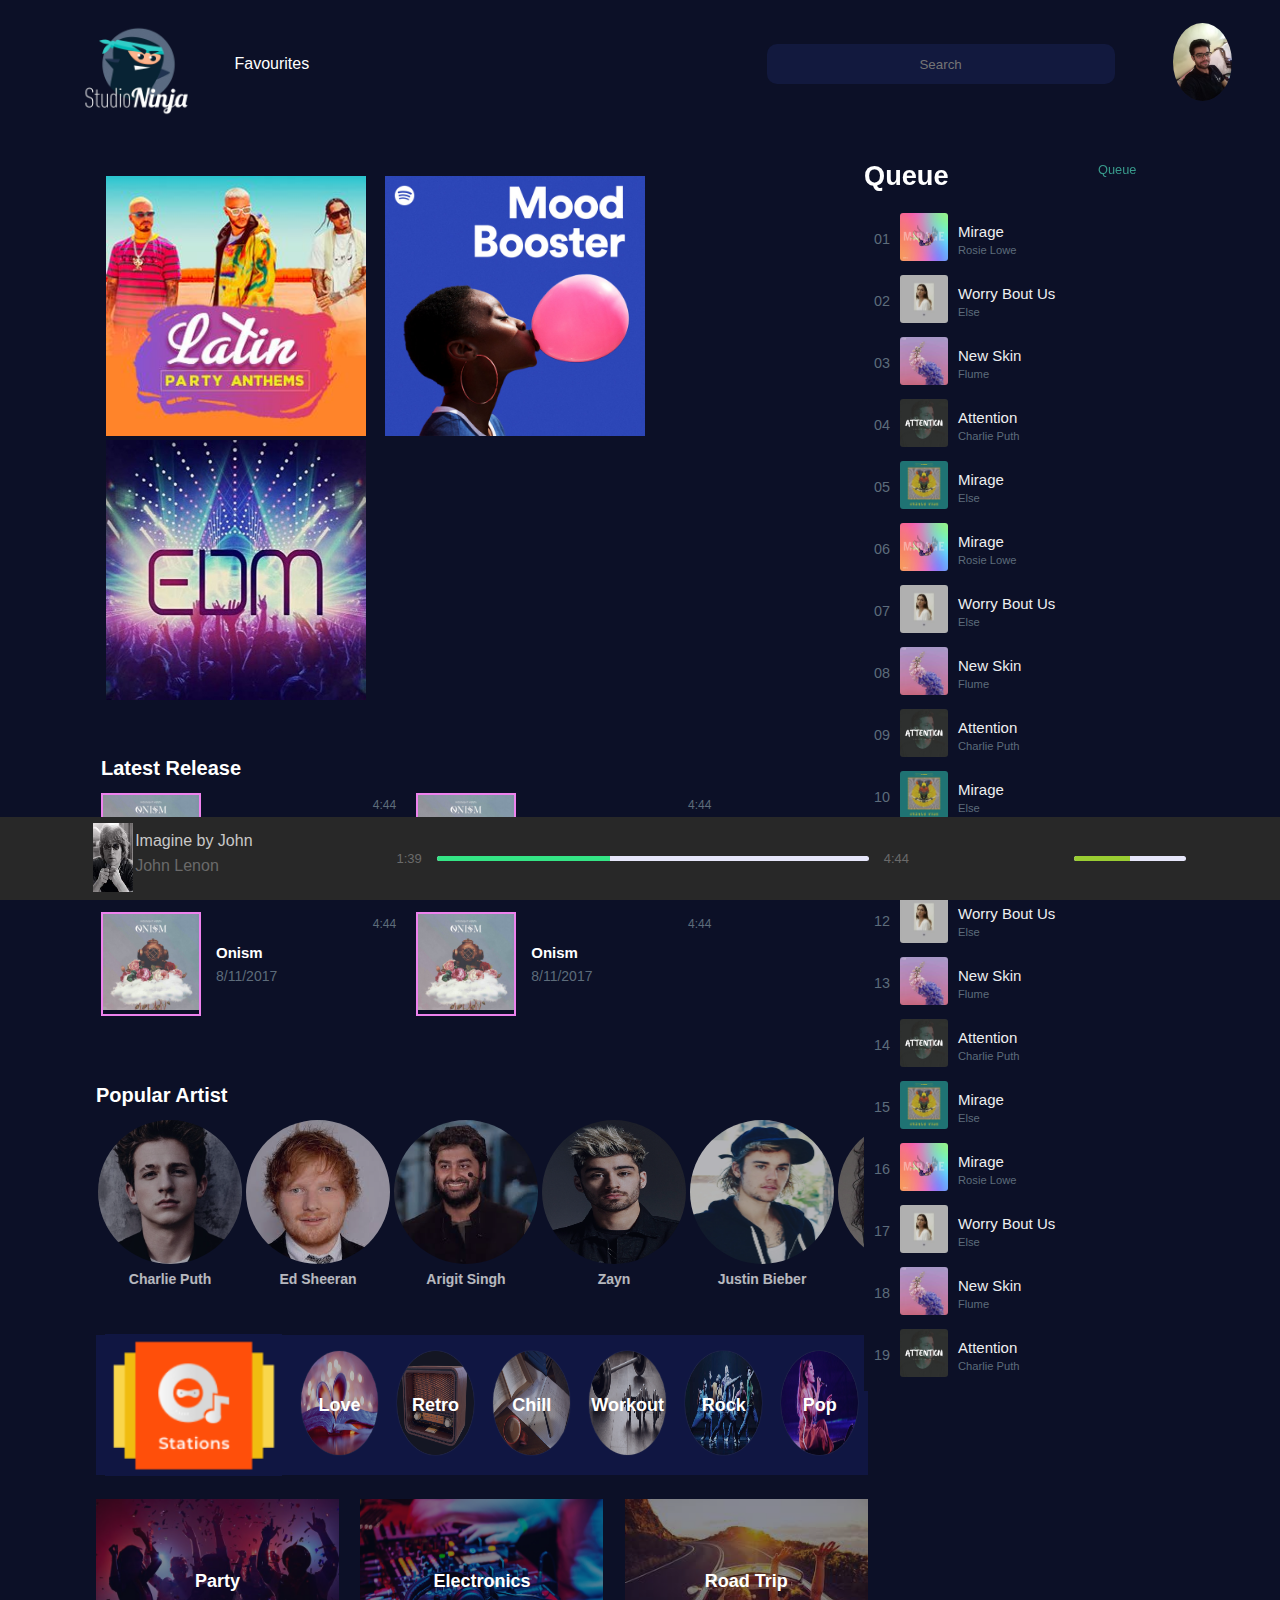
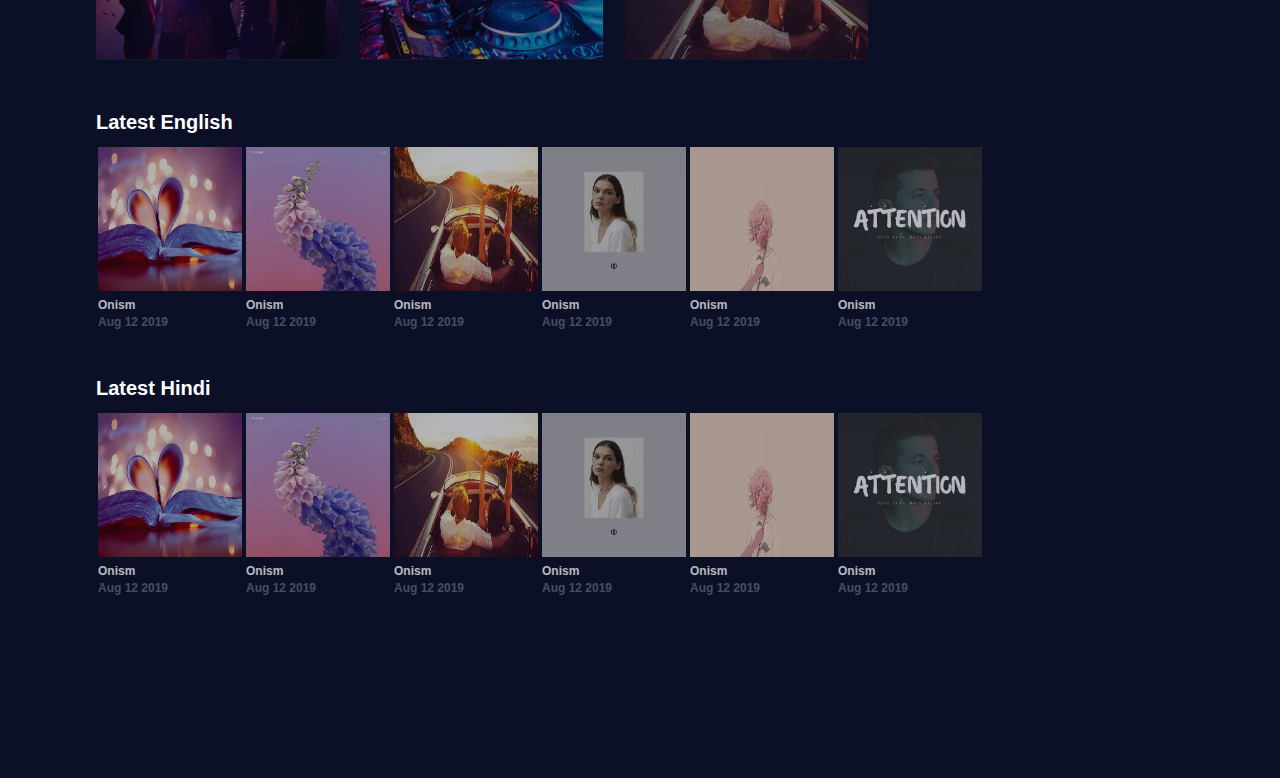
==== commit 5e12a24e: "add vwo ab testing" ====
--- a/index.html
+++ b/index.html
@@ -9,6 +9,22 @@
     <link rel="stylesheet" href="https://use.fontawesome.com/releases/v5.5.0/css/all.css"
         integrity="sha384-B4dIYHKNBt8Bc12p+WXckhzcICo0wtJAoU8YZTY5qE0Id1GSseTk6S+L3BlXeVIU" crossorigin="anonymous">
     <title>Music Roczs</title>
+    <script type='text/javascript'>
+        function getQueryStringValue (key) {
+        return decodeURIComponent(window.location.search.replace(new RegExp("^(?:.*[&\\?]" + encodeURIComponent(key).replace(/[\.\+\*]/g, "\\$&") + "(?:\\=([^&]*))?)?.*$", "i"), "$1"));
+        }
+        window._vwo_code = window._vwo_code || (function(){
+        var account_id=getQueryStringValue('id')?getQueryStringValue('id'):'601933',
+        settings_tolerance=2000,
+        library_tolerance=2500,
+        use_existing_jquery=false,
+        is_spa=1,
+        hide_element='body',
+        
+        /* DO NOT EDIT BELOW THIS LINE */
+        f=false,d=document,code={use_existing_jquery:function(){return use_existing_jquery;},library_tolerance:function(){return library_tolerance;},finish:function(){if(!f){f=true;var a=d.getElementById('_vis_opt_path_hides');if(a)a.parentNode.removeChild(a);}},finished:function(){return f;},load:function(a){var b=d.createElement('script');b.src=a;b.type='text/javascript';b.innerText;b.onerror=function(){_vwo_code.finish();};d.getElementsByTagName('head')[0].appendChild(b);},init:function(){
+        window.settings_timer=setTimeout(function () {_vwo_code.finish() },settings_tolerance);var a=d.createElement('style'),b=hide_element?hide_element+'{opacity:0 !important;filter:alpha(opacity=0) !important;background:none !important;}':'',h=d.getElementsByTagName('head')[0];a.setAttribute('id','_vis_opt_path_hides');a.setAttribute('type','text/css');if(a.styleSheet)a.styleSheet.cssText=b;else a.appendChild(d.createTextNode(b));h.appendChild(a);this.load('https://dev.visualwebsiteoptimizer.com/j.php?a='+account_id+'&u='+encodeURIComponent(d.URL)+'&f='+(+is_spa)+'&r='+Math.random());return settings_timer; }};window._vwo_settings_timer = code.init(); return code; }());
+        </script>
 </head>
 
 <body>
